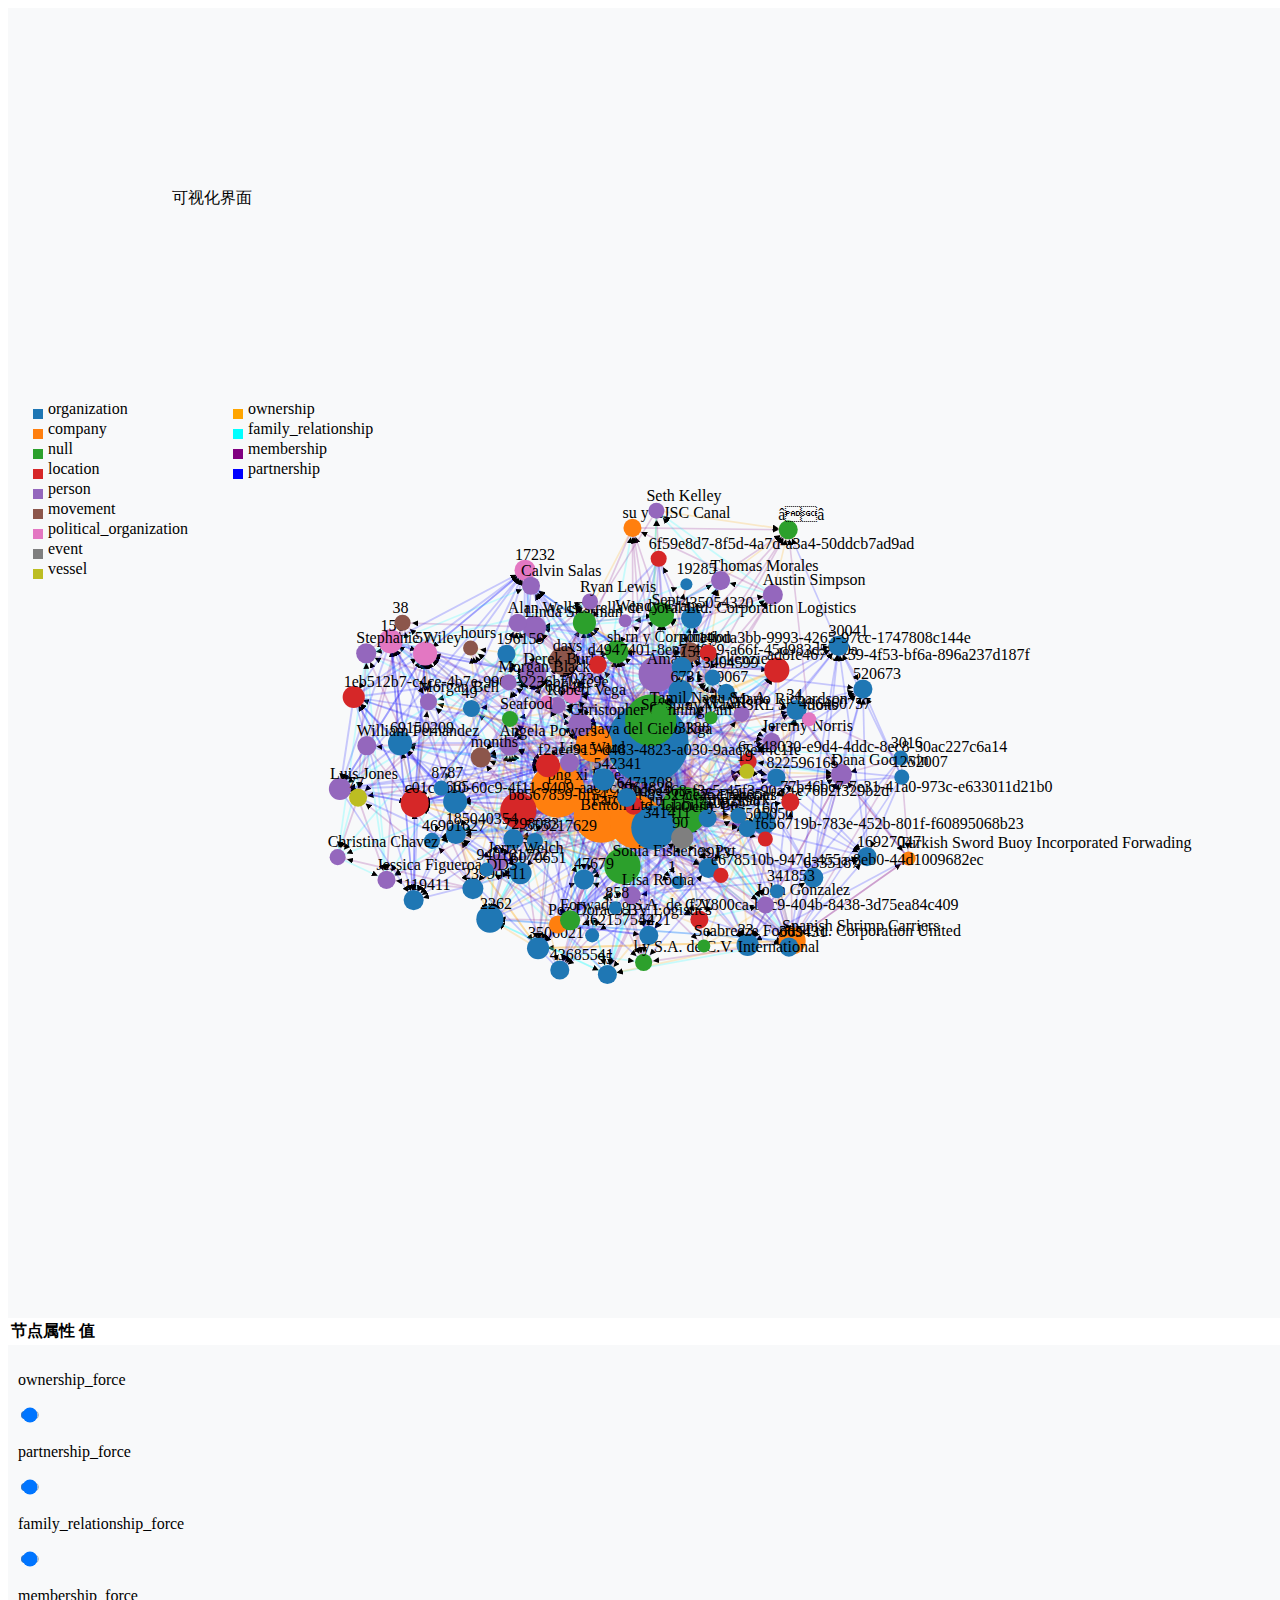
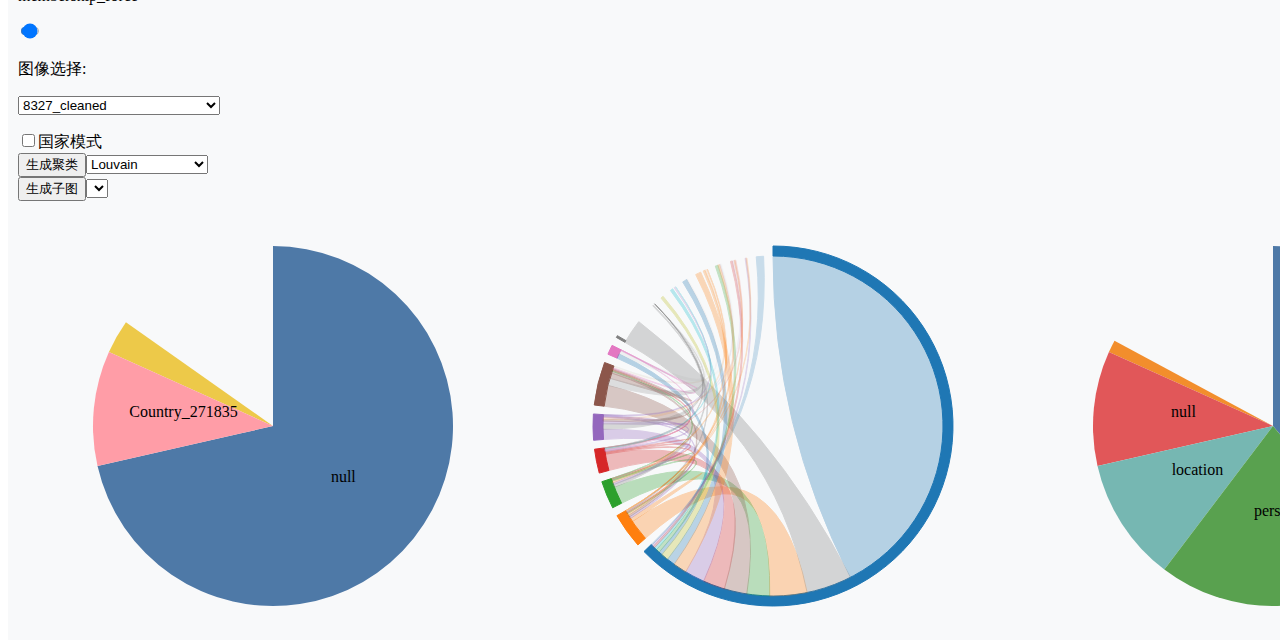
==== index.html @ 606fcae2 "add commit" ====
<!DOCTYPE html>
<html>
  <head>
    <title>BigDataVis.html</title>
	<meta name="description" content="this is my page">
	<meta name="content-type" content="text/html; charset=utf-8">
	<meta charset="utf-8">
	<!-- <link rel="stylesheet" href="https://maxcdn.bootstrapcdn.com/bootstrap/4.0.0/css/bootstrap.min.css"> -->
	<link rel="stylesheet" type="text/css" href="./index.css">
  </head>
  <body>
	<div id="main-container">
		<div id="top" class="block">
		  <!-- 顶部选项栏内容 -->
		  <p>可视化界面</p>
		</div>
		<div class = "row">
			<div id="left" class="block column">
				<!-- 左侧SVG内容 -->
				<svg width="1600" height="900" id="graph"></svg>
			</div>
			<div id="center" class="block colmun">
				<!-- 中间节点属性内容 -->
			</div>

			<div id="right" class="block colmun">
				<!-- 右侧参数调整内容 -->
			</div>
		</div>
		<div id="bottom" class="block">
		  <!-- 底部图表内容 -->
			<svg id="vis"></svg>
		</div>
	</div>
	<!-- <script src="https://code.jquery.com/jquery-3.6.0.min.js"></script>
	<script src="https://cdnjs.cloudflare.com/ajax/libs/popper.js/1.14.7/umd/popper.min.js"></script>
	<script src="https://maxcdn.bootstrapcdn.com/bootstrap/4.0.0/js/bootstrap.min.js"></script> -->
	<script type="module" src="js/graph.js"></script>
	<script type="text/javascript" src="./js/d3.min.js"></script>
	<script type="text/javascript" src="js/graphology.js"></script>
	<script type="text/javascript" src="js/graphology-library.js"></script>
	<script type="text/javascript" src="js/ml.js"></script>
  </body>
</html>
---- index.css ----
svg{
    margin-left: 5px;
    margin-top: 5px;
}

input[type = range]{
    
    width:20px;
}

#main-container {
    height: 100vh;
    display: grid;
    grid-template-columns: 1fr 3fr 1fr;
    grid-template-rows: 1fr 5fr 1fr;
    grid-template-areas:
      "top top top"
      "sidebar content right"
      "bottom bottom bottom";
}

#top {
grid-area: top;
background-color: #f8f9fa;
padding: 10%;
}

#left {
grid-area: left;
background-color: #f8f9fa;
padding: 10px;
}

#content {
grid-area: content;
background-color: #ffffff;
padding: 10px;
}

#right {
grid-area: right;
background-color: #f8f9fa;
padding: 10px;
}

#bottom {
grid-area: bottom;
background-color: #f8f9fa;
padding: 10px;
}

.draggable {
resize: both;
overflow: auto;
position: relative;
z-index: 1;
}

.row{
    display: inline-block;
}

#tab-container {
    display: flex;
    flex-direction: column;
    height: 100vh;
}

.tab{
    flex-grow: 1;
    padding: 10px;
    cursor: pointer;
    border: 1px solid #ccc;
    border-bottom: none;
    text-align: center;
}
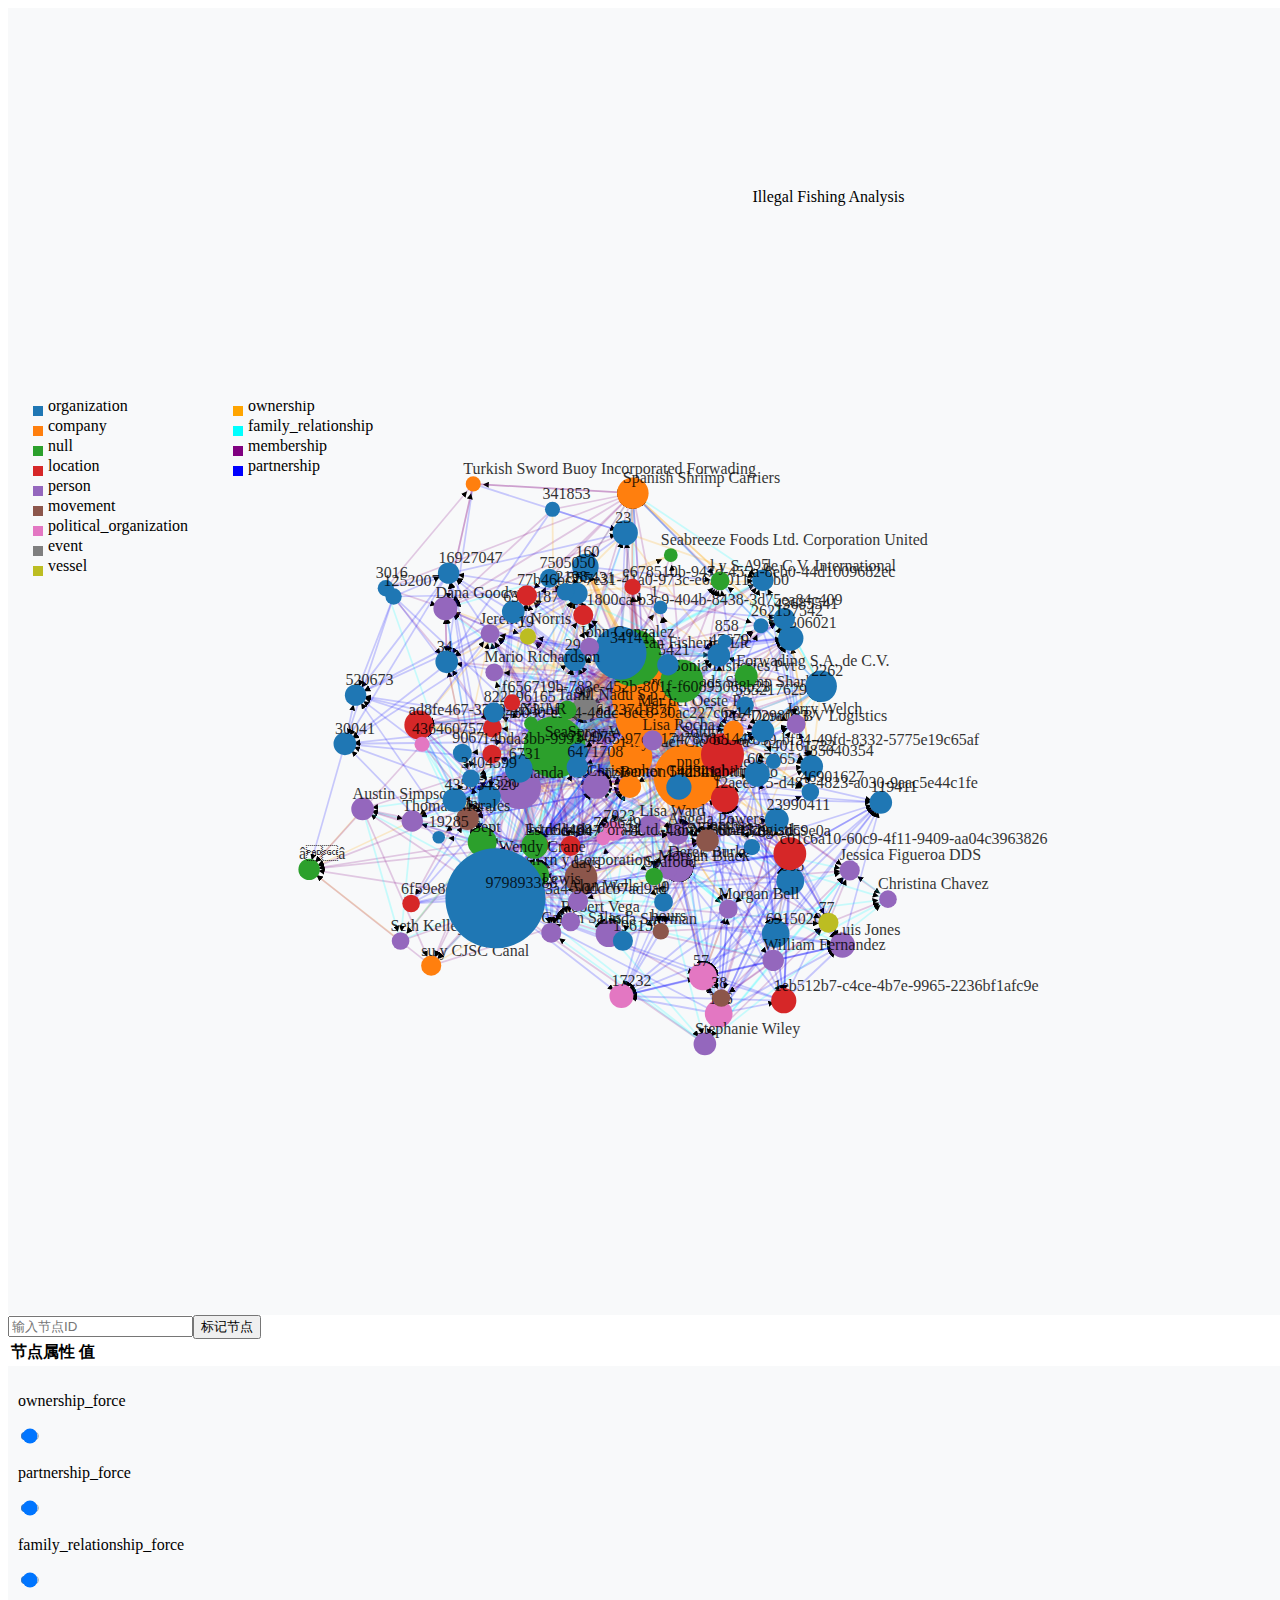
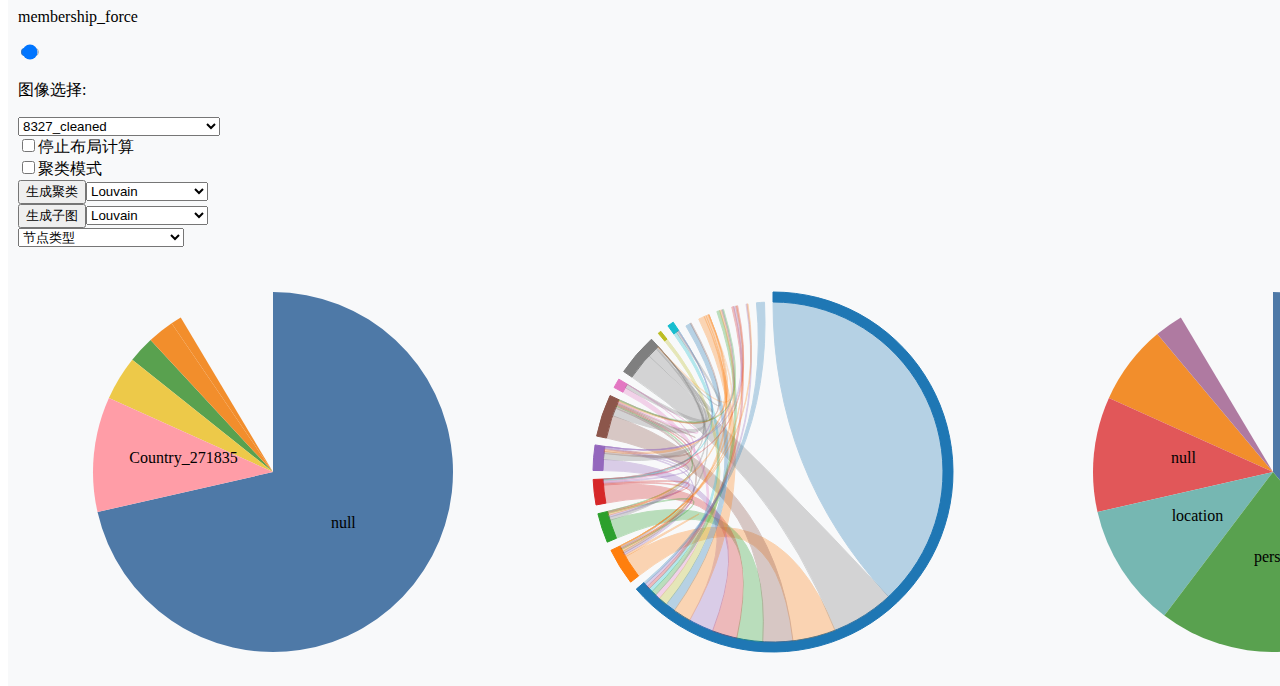
==== commit 7ac00a22: "commit" ====
--- a/index.html
+++ b/index.html
@@ -12,7 +12,7 @@
 	<div id="main-container">
 		<div id="top" class="block">
 		  <!-- 顶部选项栏内容 -->
-		  <p>可视化界面</p>
+		  <p style="text-align: center;">Illegal Fishing Analysis</p>
 		</div>
 		<div class = "row">
 			<div id="left" class="block column">
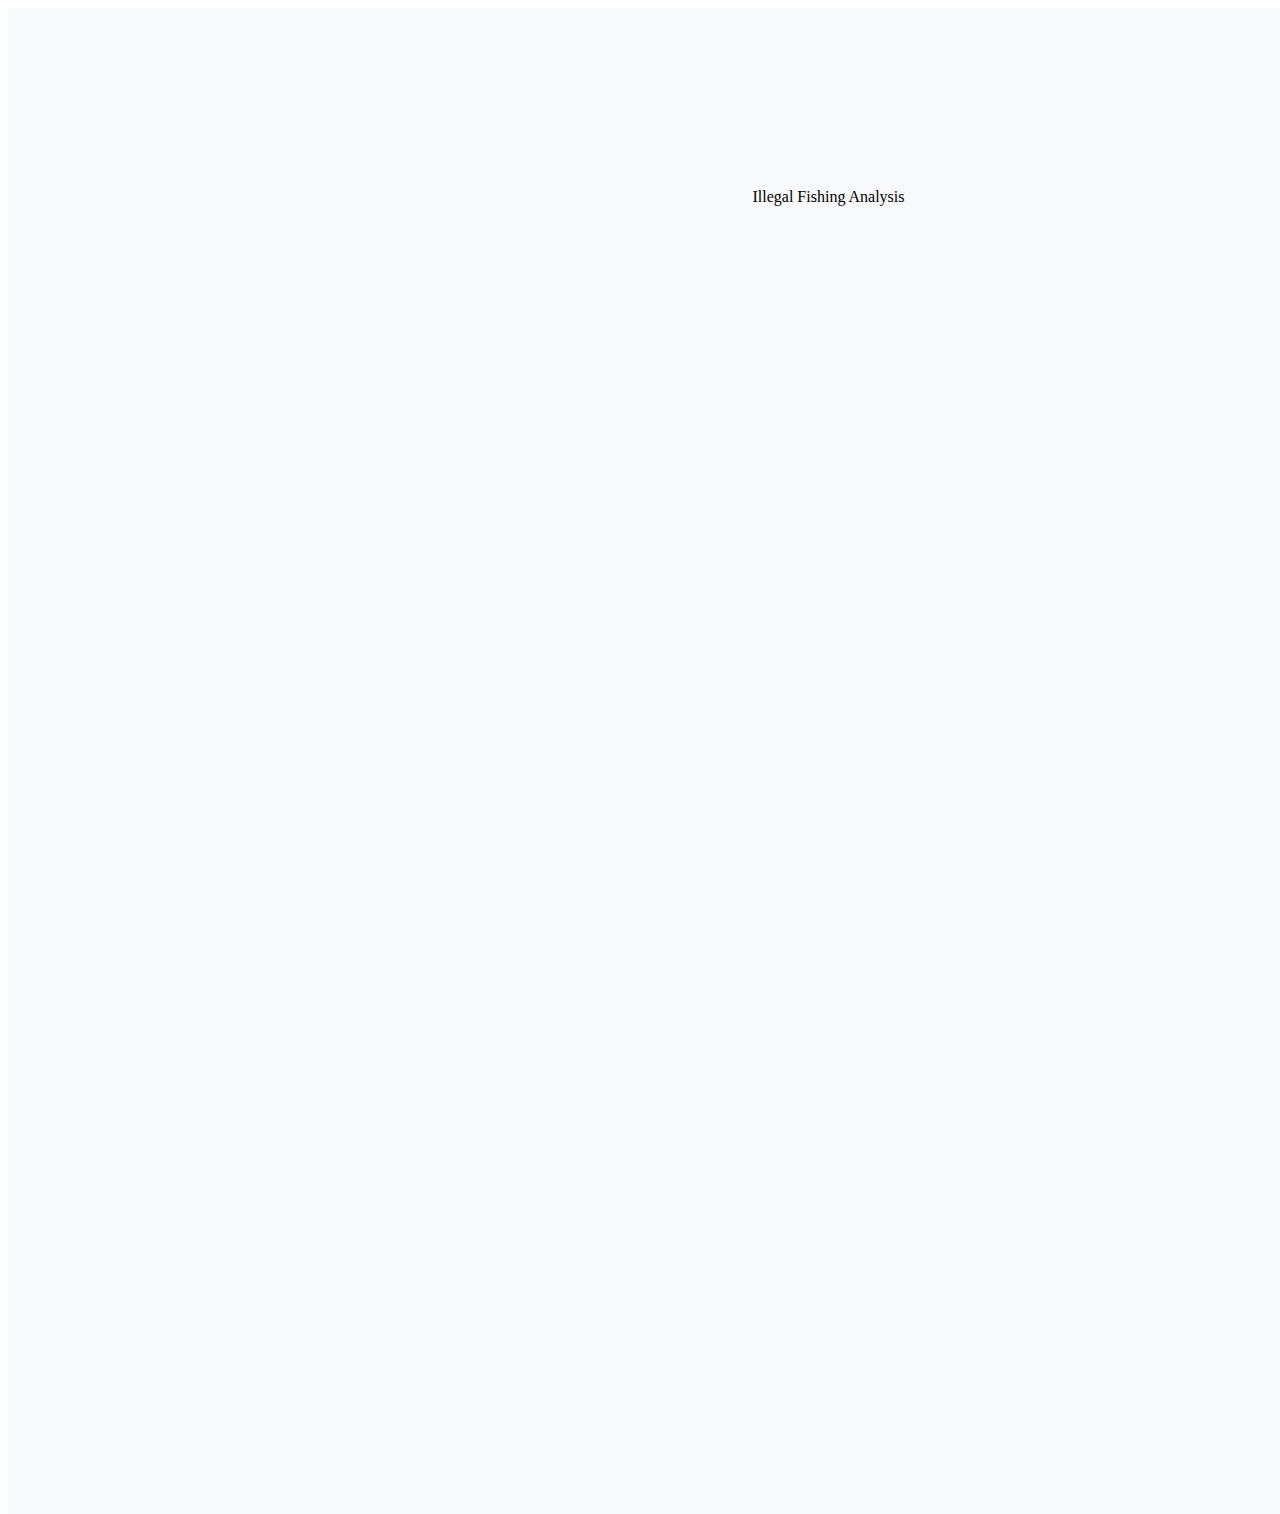
==== commit 06c878b3: "commit" ====
--- a/index.html
+++ b/index.html
@@ -36,9 +36,9 @@
 	<script src="https://cdnjs.cloudflare.com/ajax/libs/popper.js/1.14.7/umd/popper.min.js"></script>
 	<script src="https://maxcdn.bootstrapcdn.com/bootstrap/4.0.0/js/bootstrap.min.js"></script> -->
 	<script type="module" src="js/graph.js"></script>
-	<script type="text/javascript" src="./js/d3.min.js"></script>
-	<script type="text/javascript" src="js/graphology.js"></script>
-	<script type="text/javascript" src="js/graphology-library.js"></script>
-	<script type="text/javascript" src="js/ml.js"></script>
+	<script type="text/javascript" src="./js/lib/d3.min.js"></script>
+	<script type="text/javascript" src="./js/lib/graphology.js"></script>
+	<script type="text/javascript" src="./js/lib/graphology-library.js"></script>
+	<script type="text/javascript" src="./js/lib/ml.js"></script>
   </body>
 </html>
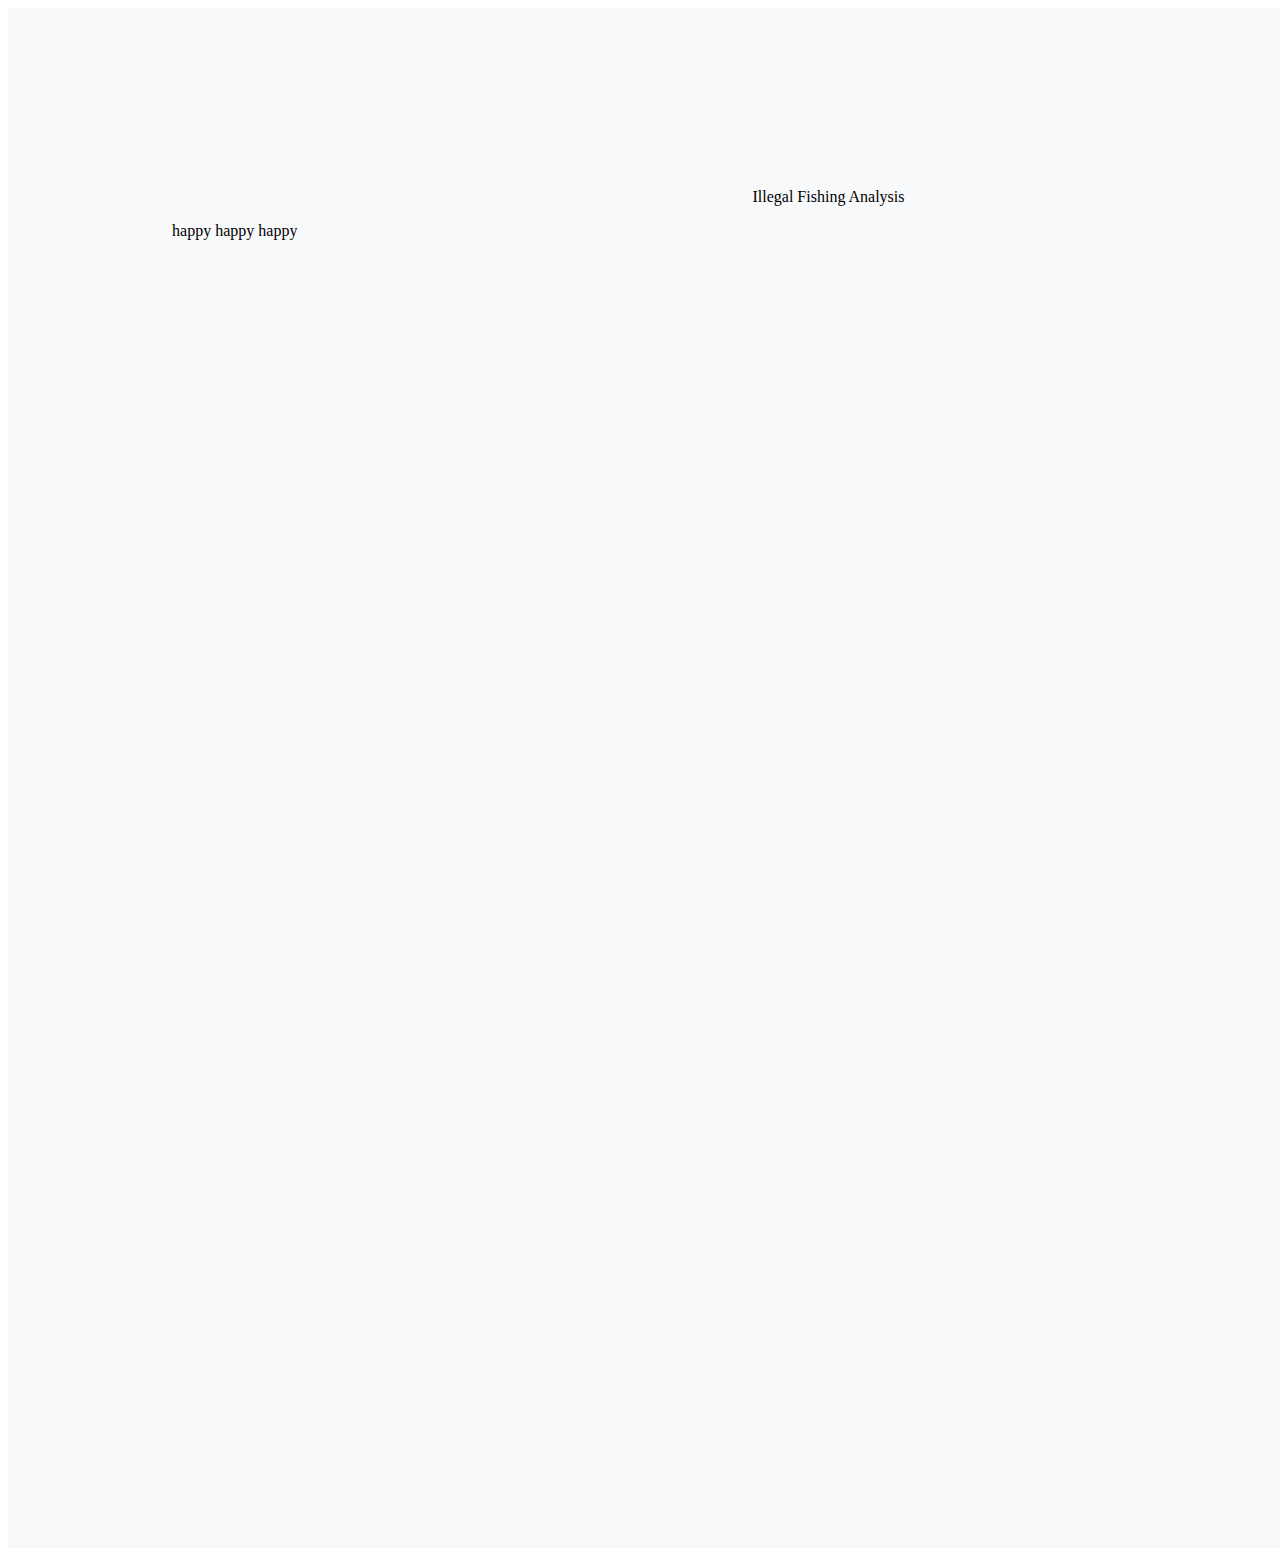
==== commit eade0ef0: "test commit" ====
--- a/index.html
+++ b/index.html
@@ -13,6 +13,7 @@
 		<div id="top" class="block">
 		  <!-- 顶部选项栏内容 -->
 		  <p style="text-align: center;">Illegal Fishing Analysis</p>
+		  <p>happy happy happy</p>
 		</div>
 		<div class = "row">
 			<div id="left" class="block column">
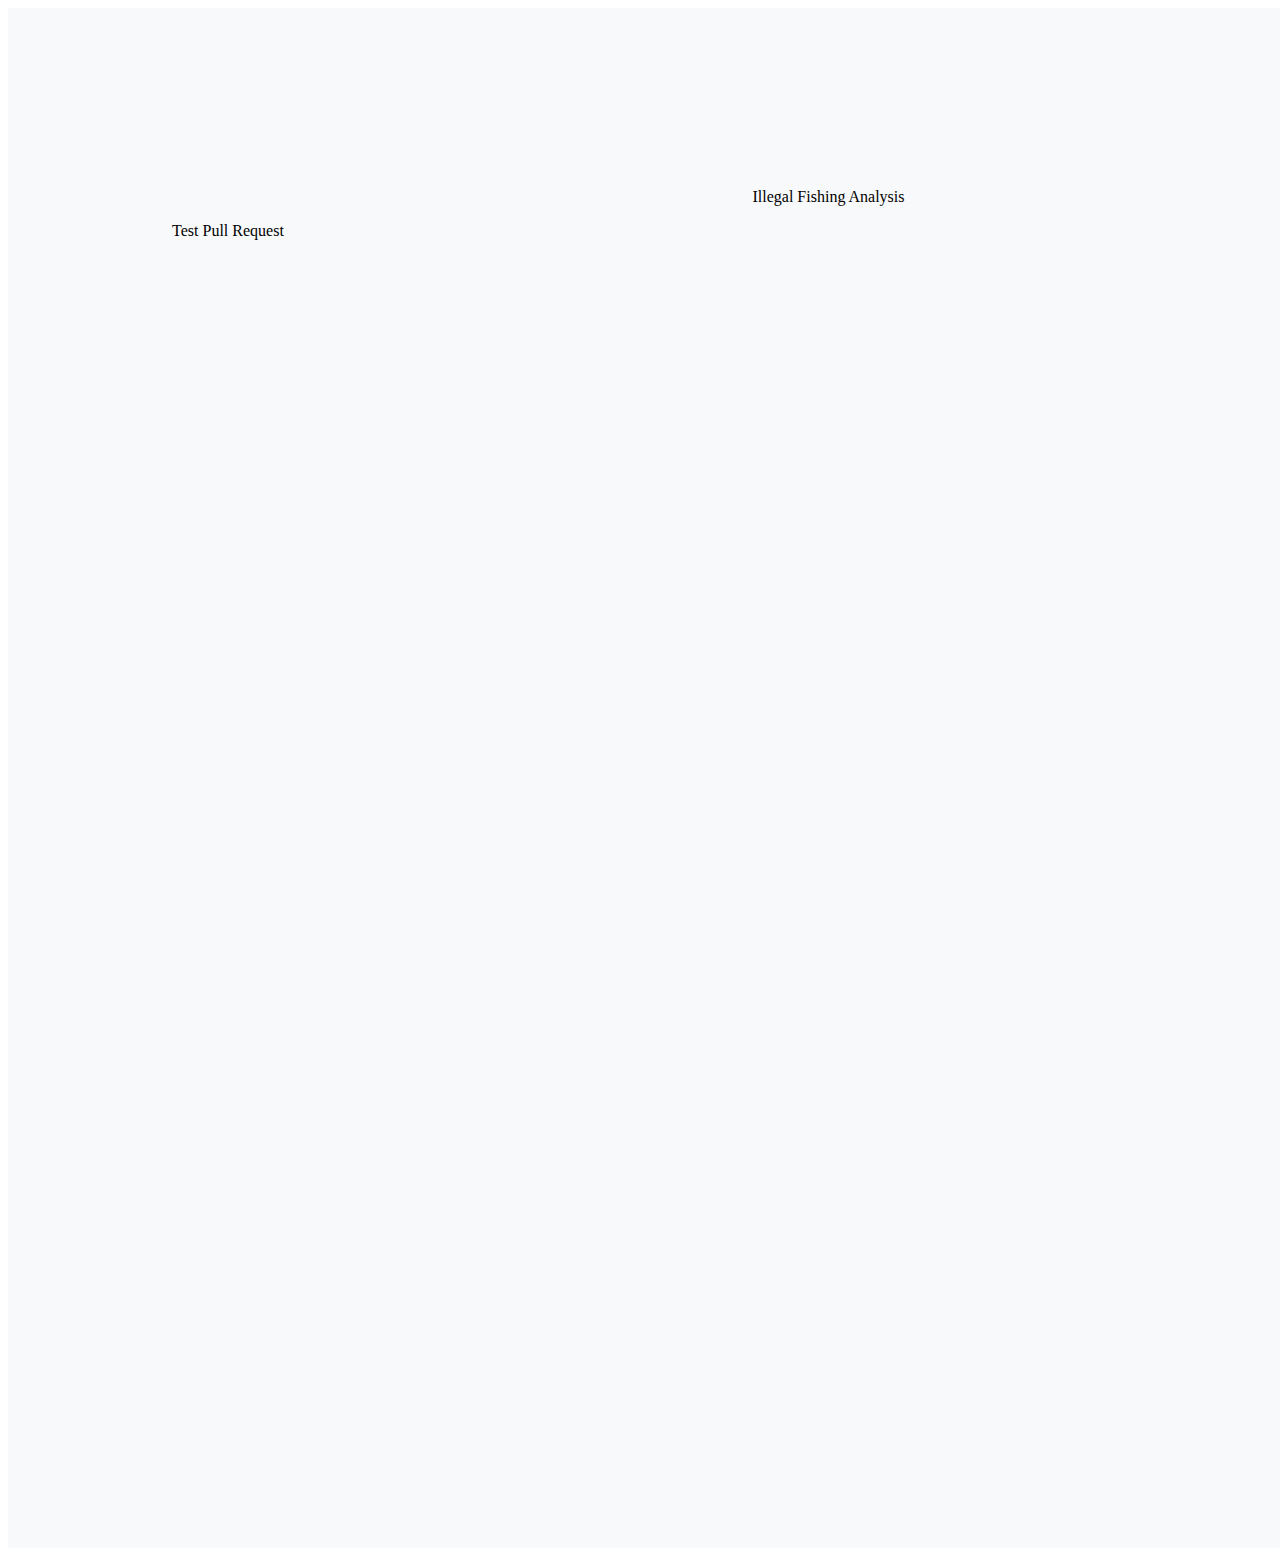
==== commit 19e679be: "test pr" ====
--- a/index.html
+++ b/index.html
@@ -13,7 +13,7 @@
 		<div id="top" class="block">
 		  <!-- 顶部选项栏内容 -->
 		  <p style="text-align: center;">Illegal Fishing Analysis</p>
-		  <p>happy happy happy</p>
+		  <p>Test Pull Request</p>
 		</div>
 		<div class = "row">
 			<div id="left" class="block column">
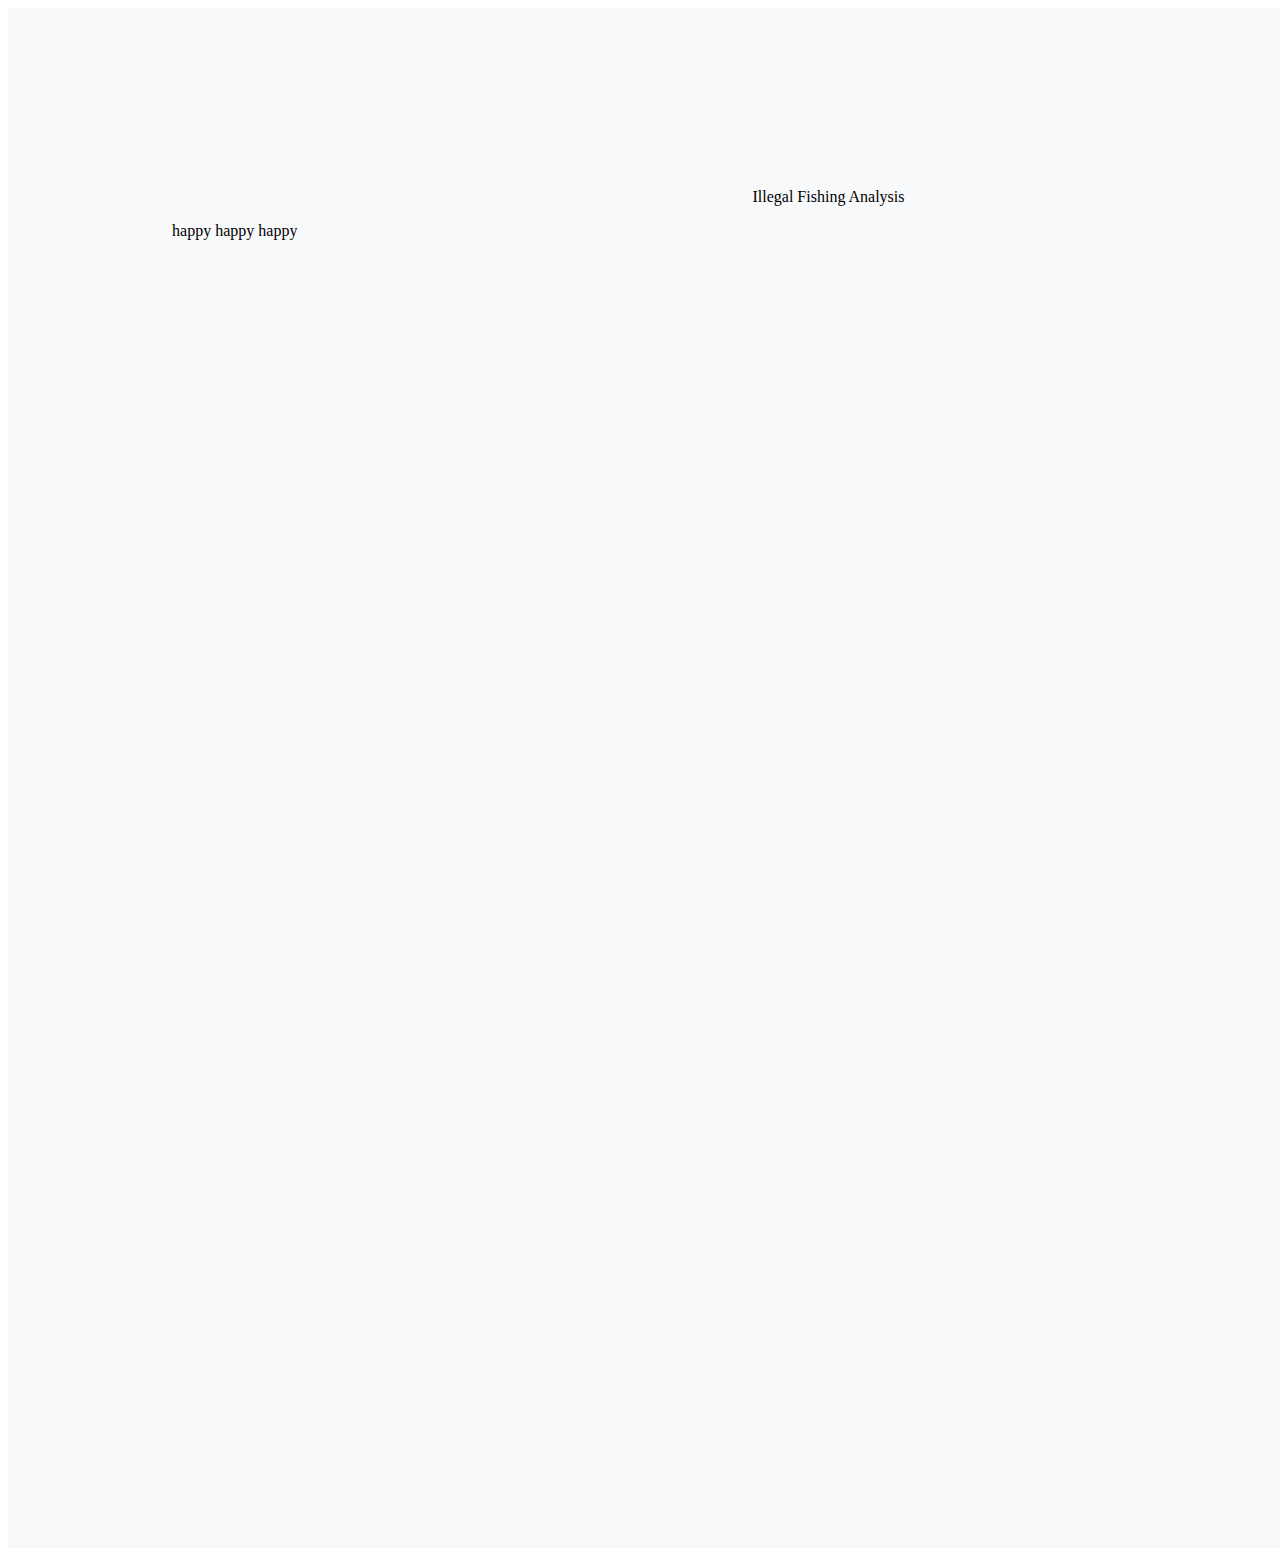
==== commit 7551273b: "Merge branch 'develop' into main" ====
--- a/index.html
+++ b/index.html
@@ -13,7 +13,8 @@
 		<div id="top" class="block">
 		  <!-- 顶部选项栏内容 -->
 		  <p style="text-align: center;">Illegal Fishing Analysis</p>
-		  <p>Test Pull Request</p>
+		  <p>happy happy happy</p>
+		  <p></p>
 		</div>
 		<div class = "row">
 			<div id="left" class="block column">
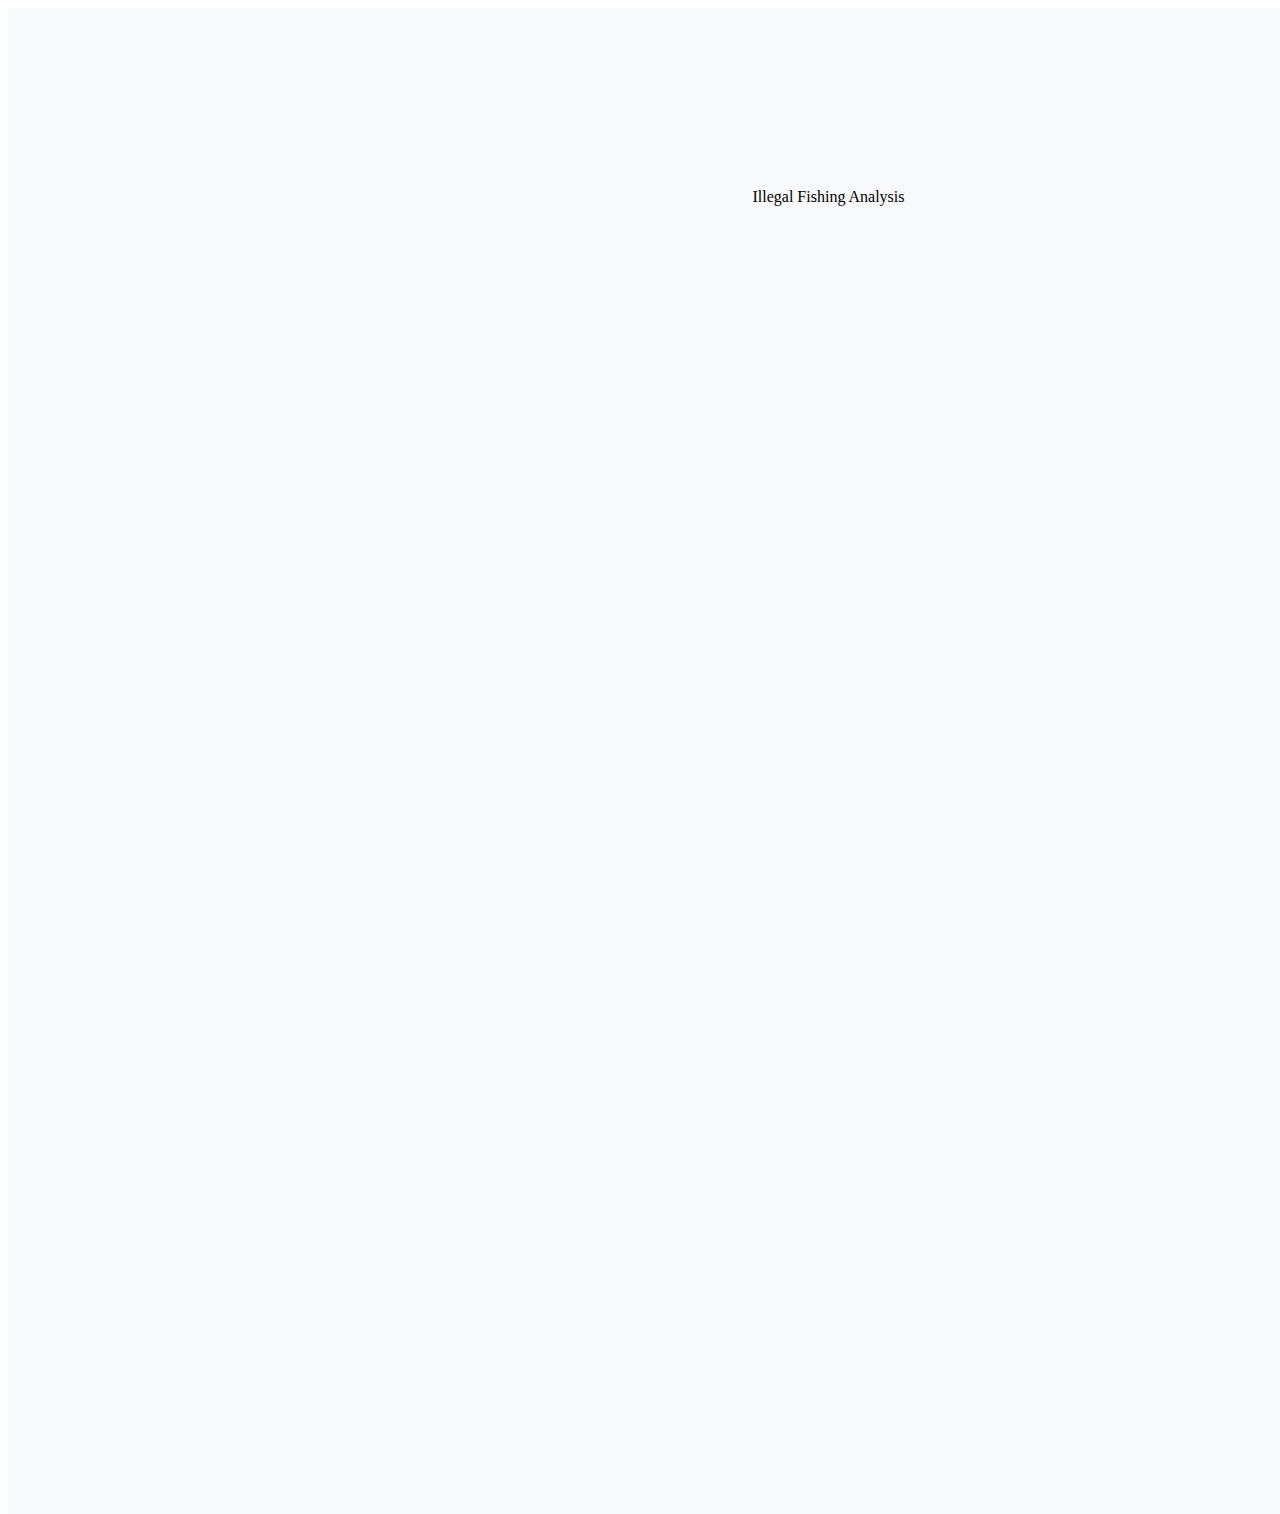
==== commit cbd0b5f0: "Merge pull request #6 from Akisameee/develop" ====
--- a/index.html
+++ b/index.html
@@ -13,8 +13,6 @@
 		<div id="top" class="block">
 		  <!-- 顶部选项栏内容 -->
 		  <p style="text-align: center;">Illegal Fishing Analysis</p>
-		  <p>happy happy happy</p>
-		  <p></p>
 		</div>
 		<div class = "row">
 			<div id="left" class="block column">
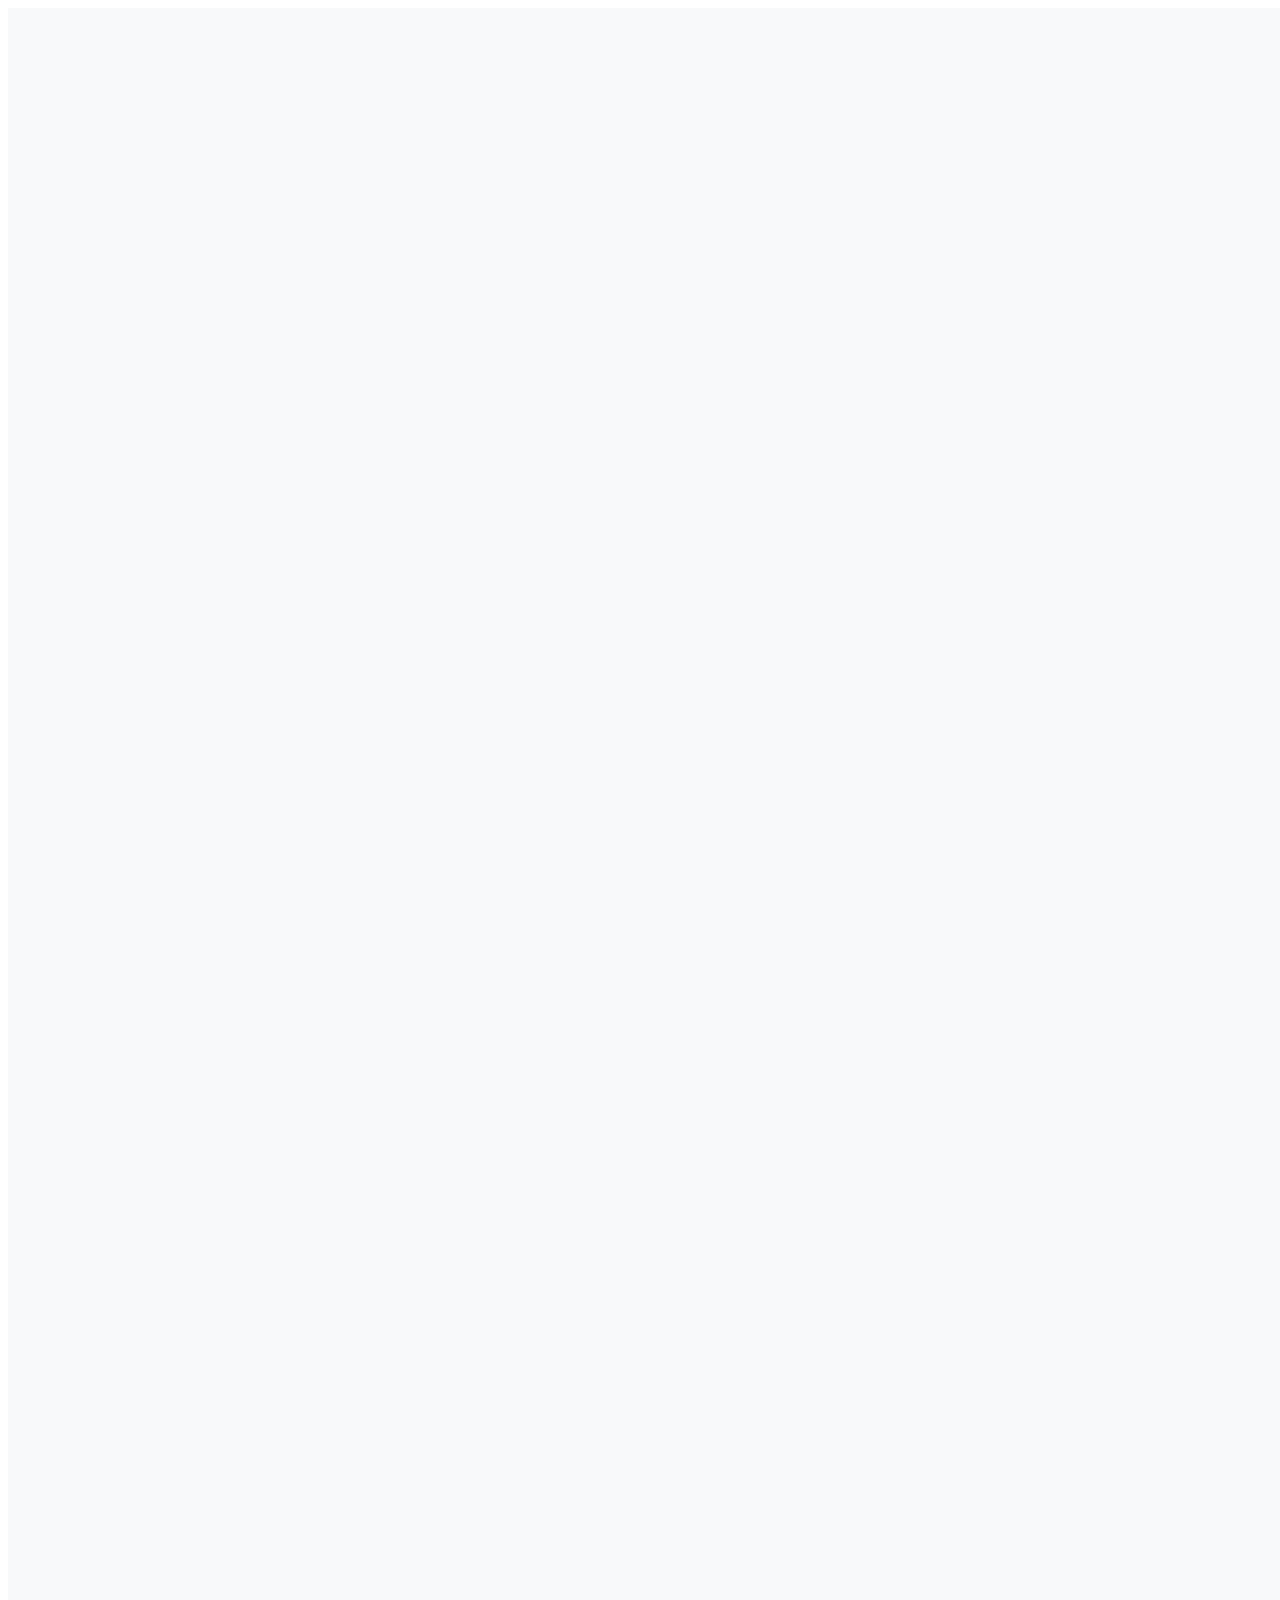
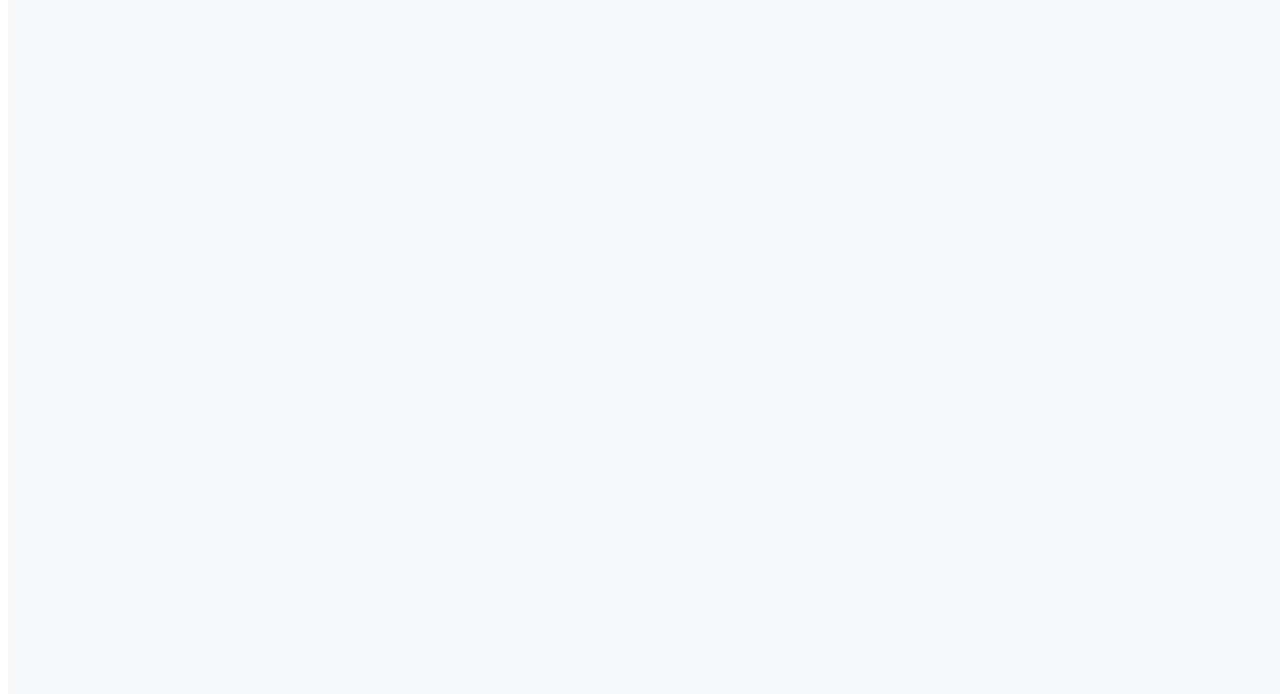
==== commit bf3010ea: "Merge pull request #20 from Akisameee/develop" ====
--- a/index.html
+++ b/index.html
@@ -27,9 +27,13 @@
 				<!-- 右侧参数调整内容 -->
 			</div>
 		</div>
-		<div id="bottom" class="block">
+		<div id="bottom-0" class="block">
 		  <!-- 底部图表内容 -->
-			<svg id="vis"></svg>
+			<svg width="2400" height="400" id="vis-violin"></svg>
+		</div>
+		<div id="bottom-1" class="block">
+		  <!-- 底部图表内容 -->
+			<svg width="2400" height="400" id="vis-pie"></svg>
 		</div>
 	</div>
 	<!-- <script src="https://code.jquery.com/jquery-3.6.0.min.js"></script>
